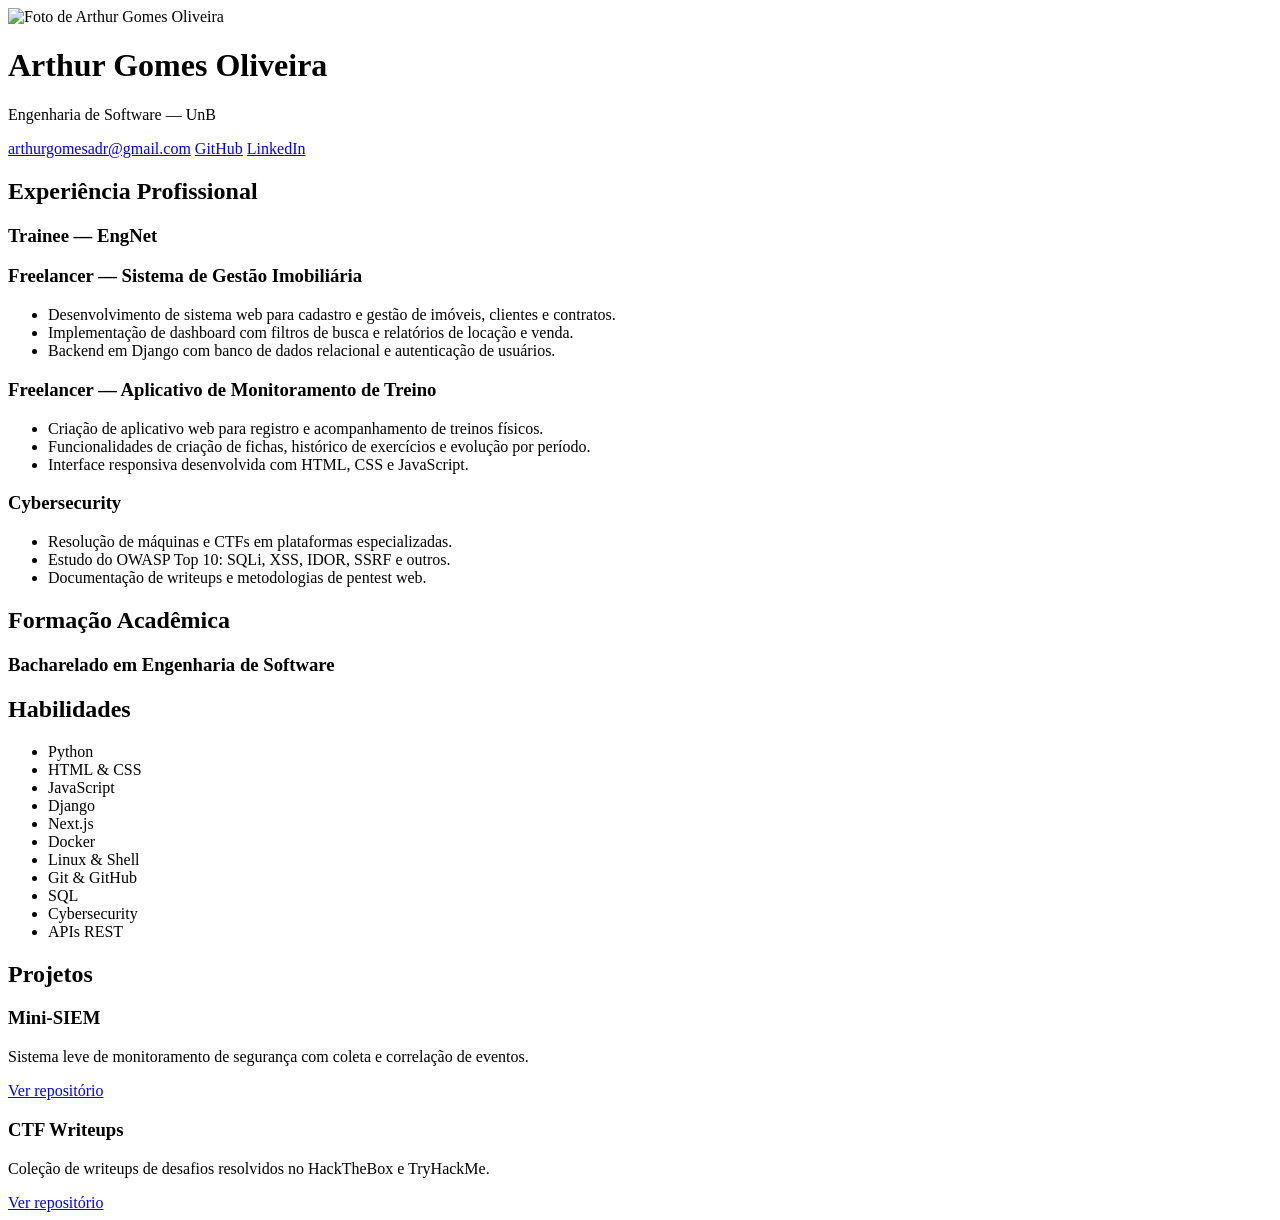
==== Desafio1_engnet.html @ 990e0e35 "currículo-html" ====
<!DOCTYPE html>
<html lang="pt-br">
<head>
  <meta charset="UTF-8" />
  <meta name="viewport" content="width=device-width, initial-scale=1.0" />
  <title>Currículo — Arthur Gomes Oliveira</title>
  <link rel="stylesheet" href="style.css" />
</head>
<body>
  <div class="container">

    <div class="header">
      <img src="foto.jpg" alt="Foto de Arthur Gomes Oliveira" />
      <div>
        <h1>Arthur Gomes Oliveira</h1>
        <p>Engenharia de Software — UnB</p>
        <div class="contato">
          <a href="mailto:arthurgomesadr@gmail.com" target="_blank">arthurgomesadr@gmail.com</a>
          <a href="https://github.com/arthurgomes1290" target="_blank">GitHub</a>
          <a href="https://www.linkedin.com/in/arthur-gomes-042355264" target="_blank">LinkedIn</a>
        </div>
      </div>
    </div>

    <section>
      <h2>Experiência Profissional</h2>

      <div class="item">
        <h3>Trainee — EngNet</h3>
      </div>

      <div class="item">
        <h3>Freelancer — Sistema de Gestão Imobiliária</h3>
        <ul>
          <li>Desenvolvimento de sistema web para cadastro e gestão de imóveis, clientes e contratos.</li>
          <li>Implementação de dashboard com filtros de busca e relatórios de locação e venda.</li>
          <li>Backend em Django com banco de dados relacional e autenticação de usuários.</li>
        </ul>
      </div>

      <div class="item">
        <h3>Freelancer — Aplicativo de Monitoramento de Treino</h3>
        <ul>
          <li>Criação de aplicativo web para registro e acompanhamento de treinos físicos.</li>
          <li>Funcionalidades de criação de fichas, histórico de exercícios e evolução por período.</li>
          <li>Interface responsiva desenvolvida com HTML, CSS e JavaScript.</li>
        </ul>
      </div>

      <div class="item">
        <h3>Cybersecurity</h3>
        <ul>
          <li>Resolução de máquinas e CTFs em plataformas especializadas.</li>
          <li>Estudo do OWASP Top 10: SQLi, XSS, IDOR, SSRF e outros.</li>
          <li>Documentação de writeups e metodologias de pentest web.</li>
        </ul>
      </div>
    </section>

    <section>
      <h2>Formação Acadêmica</h2>

      <div class="item">
        <h3>Bacharelado em Engenharia de Software</h3>
      </div>
    </section>

    <section>
      <h2>Habilidades</h2>
      <ul class="habilidades">
        <li>Python</li>
        <li>HTML &amp; CSS</li>
        <li>JavaScript</li>
        <li>Django</li>
        <li>Next.js</li>
        <li>Docker</li>
        <li>Linux &amp; Shell</li>
        <li>Git &amp; GitHub</li>
        <li>SQL</li>
        <li>Cybersecurity</li>
        <li>APIs REST</li>
      </ul>
    </section>

    <section>
      <h2>Projetos</h2>

      <div class="projeto">
        <h3>Mini-SIEM</h3>
        <p>Sistema leve de monitoramento de segurança com coleta e correlação de eventos.</p>
        <a href="https://github.com/arthurgomes1290/mini-siem" target="_blank">Ver repositório</a>
      </div>

      <div class="projeto">
        <h3>CTF Writeups</h3>
        <p>Coleção de writeups de desafios resolvidos no HackTheBox e TryHackMe.</p>
        <a href="https://github.com/arthurgomes1290/writeups-ctf" target="_blank">Ver repositório</a>
      </div>

    </section>

  </div>
</body>
</html>
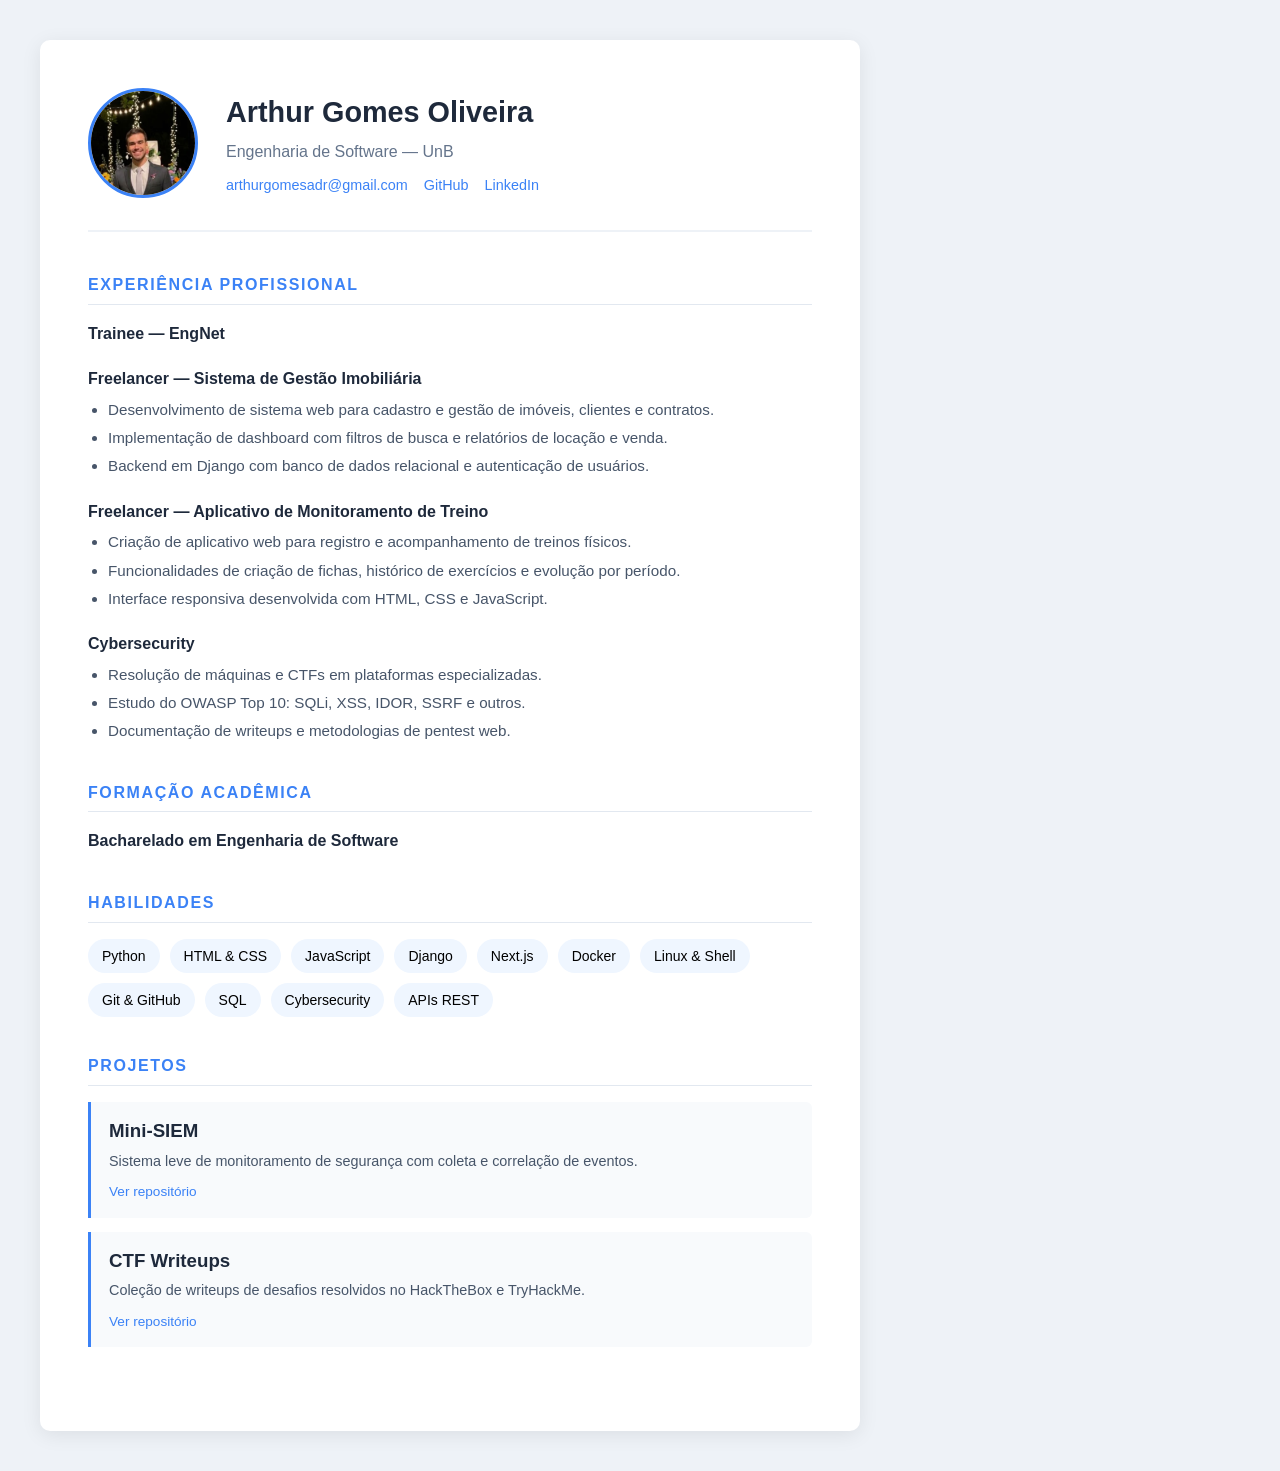
==== commit 62287383: "Css simples" ====
--- a/Desafio1_engnet.html
+++ b/Desafio1_engnet.html
@@ -10,7 +10,7 @@
   <div class="container">
 
     <div class="header">
-      <img src="foto.jpg" alt="Foto de Arthur Gomes Oliveira" />
+      <img src="foto.jpeg" alt="Foto de Arthur Gomes Oliveira" />
       <div>
         <h1>Arthur Gomes Oliveira</h1>
         <p>Engenharia de Software — UnB</p>
@@ -82,7 +82,7 @@
       </ul>
     </section>
 
-    <section>
+   <section>
       <h2>Projetos</h2>
 
       <div class="projeto">
--- a/style.css
+++ b/style.css
@@ -0,0 +1,149 @@
+*{
+    margin: 0;
+    padding: 0;
+    box-sizing: border-box;
+}
+
+body {
+    font-family: 'Segoe UI',Arial, sans-serif;
+    background-color: #eef2f7;
+    color: #333;
+    line-height: 1.6;
+}
+
+.container {
+    max-width: 820px;
+    margin: 40px;
+    background: white;
+    padding: 48px;
+    border-radius: 10px;
+    box-shadow: 0 4px 20px rgba(0,0,0,0.08);
+}
+
+.header {
+    display: flex;
+    align-items: center;
+    gap: 28px;
+    margin-bottom: 40px;
+    padding-bottom: 32px;
+    border-bottom: 2px solid #eef2f7;
+}
+
+.header img {
+  width: 110px;
+  height: 110px;
+  border-radius: 50%;
+  object-fit: cover;
+  border: 3px solid #3b82f6;
+  transition: transform 0.3s ease; /* adiciona essa linha */
+}
+
+.header h1 {
+  font-size: 1.8rem;
+  color: #1e293b;
+}
+
+.header p {
+  color: #64748b;
+  margin-top: 4px;
+}
+
+.contato {
+  display: flex;
+  gap: 16px;
+  margin-top: 10px;
+  flex-wrap: wrap;
+}
+
+.contato a {
+  color: #3b82f6;
+  text-decoration: none;
+  font-size: 0.9rem;
+}
+
+.contato a:hover {
+  text-decoration: underline;
+
+}
+
+section {
+  margin-bottom: 36px;
+}
+
+section h2 {
+  font-size: 1rem;
+  text-transform: uppercase;
+  letter-spacing: 0.1em;
+  color: #3b82f6;
+  margin-bottom: 16px;
+  padding-bottom: 6px;
+  border-bottom: 1px solid #e2e8f0;
+}
+
+.item{
+  margin-bottom: 20px;
+}
+
+.item h3 {
+  font-size: 1rem;
+  color: #1e293b;
+}
+
+.item ul {
+  margin-top: 6px;
+  padding-left: 20px;
+  color: #475569;
+  font-size: 0.95rem;
+}
+
+.item ul li {
+  margin-bottom: 4px;
+}
+
+.habilidades {
+  list-style: none;
+  display: flex;
+  flex-wrap: wrap;
+  gap: 10px;
+  padding: 0;
+}
+
+.habilidades li {
+  background-color: #eff6ff;
+  color: #000000;
+  padding: 6px 14px;
+  border-radius: 20px;
+  font-size: 0.875rem;
+  font-weight: 500;
+}
+
+.projeto {
+  background: #f8fafc;
+  border-left: 3px solid #3b82f6;
+  padding: 14px 18px;
+  border-radius: 0 6px 6px 0;
+  margin-bottom: 14px;
+}
+
+.projeto h3 {
+  color: #1e293b;
+}
+
+.projeto p {
+  color: #475569;
+  font-size: 0.9rem;
+  margin-top: 4px;
+}
+
+.projeto a {
+  display: inline-block;
+  margin-top: 8px;
+  font-size: 0.85rem;
+  color: #3b82f6;
+  text-decoration: none;
+}
+
+.header img:hover {
+  transform: scale(1.1);
+  transition: transform 0.3s ease;
+}
